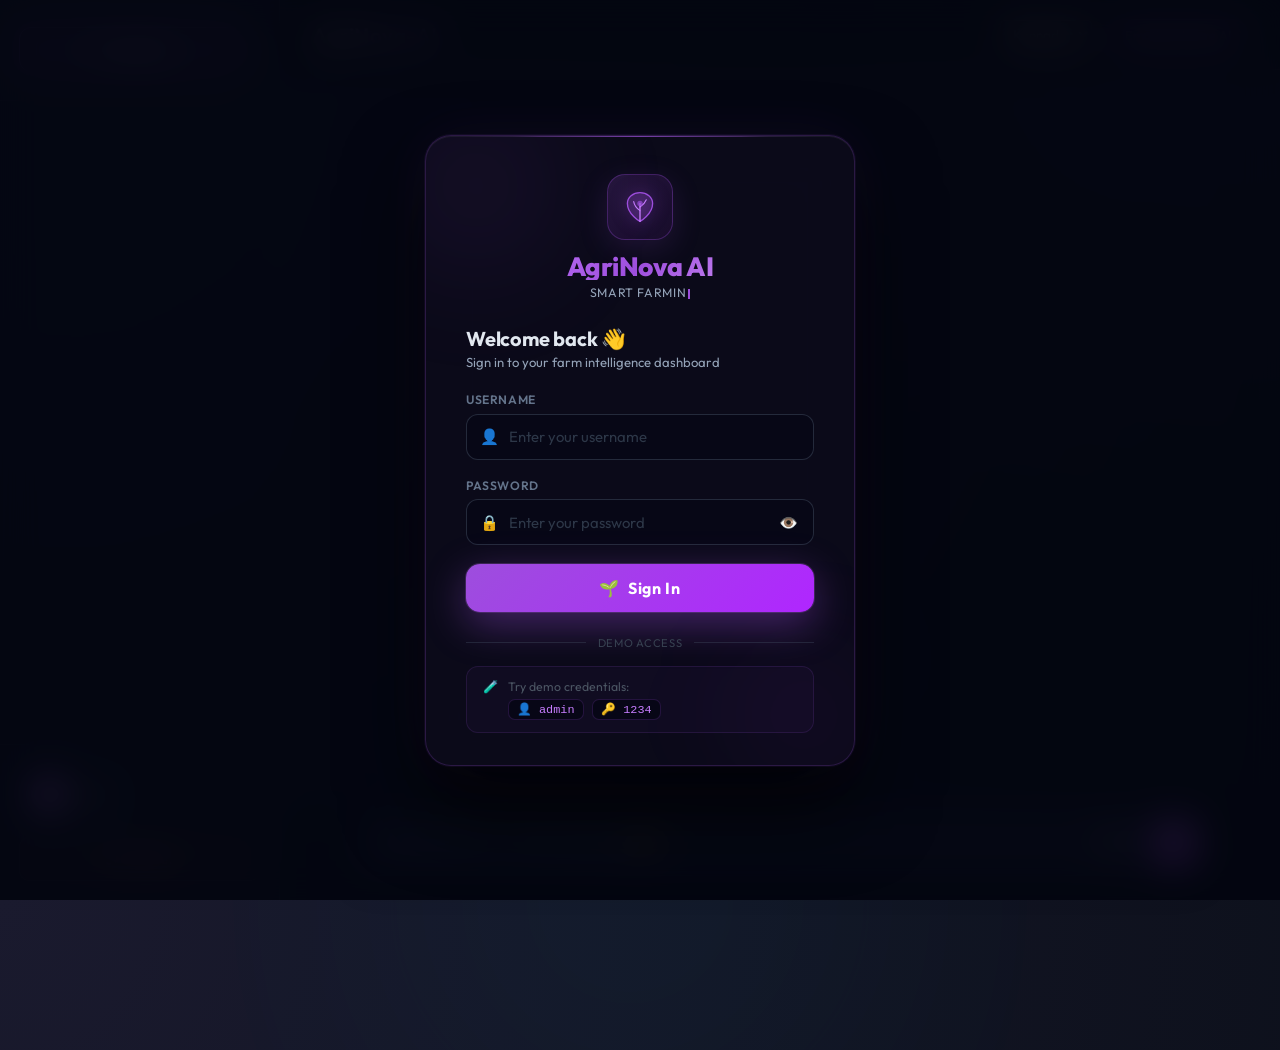
==== frontend/index.html @ 68863096 "title update" ====
<!DOCTYPE html>
<html lang="en">

<head>
    <meta charset="UTF-8">
    <meta name="viewport" content="width=device-width, initial-scale=1.0">
    <title>AgriNova-AI</title>
    <link href="https://cdnjs.cloudflare.com/ajax/libs/font-awesome/6.0.0/css/all.min.css" rel="stylesheet">
    <link href='style.css' rel='stylesheet'>
</head>

<body>
    <!-- Sidebar -->
    <div class="sidebar" id="sidebar">
        <div class="sidebar-header" style="display: flex; justify-content: space-between; align-items: center;">
            <button class="new-chat-btn" id="newChatBtn" style="flex: 1;">
                <i class="fas fa-plus"></i> New Chat
            </button>
            <button id="closeSidebarBtn" title="Close Sidebar"
                style="background:none; border:none; color:#9ca3af; font-size:1.2rem; cursor:pointer; margin-left:10px;">
                <i class="fas fa-chevron-left"></i>
            </button>
        </div>
        <div class="chat-history" id="chatHistory">
            <!-- Chat history items -->
        </div>
        <div class="sidebar-footer">
            <div class="user-profile" id="userProfile">
                <div class="user-avatar" id="userAvatar">U</div>
                <span id="usernameDisplay">User</span>
            </div>
            <button class="logout-btn" id="logoutBtn">
                <i class="fas fa-sign-out-alt"></i> Logout
            </button>
        </div>
    </div>

    <!-- Main Content -->
    <div class="main-content" id="mainContent">
        <div class="top-bar">
            <button id="openSidebarBtn" title="Open Sidebar"
                style="display:none; background:none; border:none; color:white; font-size:1.4rem; cursor:pointer; margin-right:1rem;">
                <i class="fas fa-bars"></i>
            </button>
            <h2>AgriNova-AI</h2>
            <select id="langSelect"
                style="margin-left:auto; margin-right: 1rem; background:#2b2c2f; color:white; border:1px solid #4d4d4f; border-radius:4px; padding:0.2rem 0.5rem; outline:none; cursor:pointer; font-size:0.85rem;">
                <option value="Kannada">Kannada</option>
                <option value="Hindi">Hindi</option>
                <option value="English">English</option>
            </select>
            <span class="emotion-badge" style="margin-left:0;">Emotion-Aware AI</span>
        </div>

        <div class="chat-container" id="chatArea">
            <!-- Messages will appear here -->
        </div>

        <div class="input-container">
            <div class="input-wrapper">
                <textarea id="userInput" placeholder="Kuch bhi pucho... main samjhunga 😊" rows="1"></textarea>
                <button class="voice-btn" id="voiceButton" title="Voice input">
                    <i class="fas fa-microphone"></i>
                </button>
                <button id="sendButton" title="Send message">
                    <i class="fas fa-paper-plane"></i>
                </button>
            </div>
        </div>
    </div>

    <!-- Login Modal -->
    <div id="loginModal" class="login-modal">
        <!-- Floating particles inside modal overlay -->
        <div class="lm-particles" id="lmParticles"></div>

        <div class="login-card">
            <!-- Glow orbs inside card -->
            <div class="lc-orb lc-orb1"></div>
            <div class="lc-orb lc-orb2"></div>

            <!-- Logo / Brand -->
            <div class="lc-logo-wrap">
                <div class="lc-logo-icon">
                    <svg viewBox="0 0 40 40" fill="none" xmlns="http://www.w3.org/2000/svg">
                        <path d="M20 36C20 36 6 28 6 16C6 9.37 12.27 4 20 4C27.73 4 34 9.37 34 16C34 28 20 36 20 36Z"
                            fill="rgba(157,78,221,0.2)" stroke="#9d4edd" stroke-width="1.5" />
                        <path d="M20 36V16" stroke="#c77dff" stroke-width="1.5" stroke-linecap="round" />
                        <path d="M20 24C20 24 14 20 13 14" stroke="#c77dff" stroke-width="1.2" stroke-linecap="round" />
                        <path d="M20 20C20 20 25 17 27 12" stroke="#c77dff" stroke-width="1.2" stroke-linecap="round" />
                        <circle cx="20" cy="16" r="3" fill="#9d4edd" opacity="0.7" />
                    </svg>
                </div>
                <div class="lc-brand">AgriNova AI</div>
                <div class="lc-tagline" id="lcTagline"><span class="lc-cursor"></span></div>
            </div>

            <!-- Title -->
            <div class="lc-heading">
                <div class="lc-title">Welcome back 👋</div>
                <div class="lc-subtitle">Sign in to your farm intelligence dashboard</div>
            </div>

            <form id="loginForm" autocomplete="off">
                <div class="lc-field">
                    <label class="lc-label" for="username">Username</label>
                    <div class="lc-input-wrap">
                        <span class="lc-icon">👤</span>
                        <input type="text" id="username" class="lc-input" placeholder="Enter your username"
                            autocomplete="off" required>
                    </div>
                </div>
                <div class="lc-field">
                    <label class="lc-label" for="password">Password</label>
                    <div class="lc-input-wrap">
                        <span class="lc-icon">🔒</span>
                        <input type="password" id="password" class="lc-input" placeholder="Enter your password"
                            autocomplete="off" required>
                        <button type="button" class="lc-eye-btn" id="lcEyeBtn" title="Show/Hide password">👁️</button>
                    </div>
                </div>
                <div class="error-message" id="loginError"></div>
                <button type="submit" class="lc-btn" id="lcSubmitBtn">
                    <span class="lc-btn-text"><span>🌱</span><span>Sign In</span></span>
                    <div class="lc-btn-spinner"></div>
                </button>
            </form>

            <!-- Divider -->
            <div class="lc-divider">
                <div class="lc-divider-line"></div>
                <span class="lc-divider-text">Demo Access</span>
                <div class="lc-divider-line"></div>
            </div>

            <!-- Demo chips -->
            <div class="lc-demo-box">
                <span>🧪</span>
                <div>
                    <div style="margin-bottom:0.3rem;">Try demo credentials:</div>
                    <div class="lc-chips">
                        <span class="lc-chip" id="lcChipUser" title="Click to fill">👤 admin</span>
                        <span class="lc-chip" id="lcChipPass" title="Click to fill">🔑 1234</span>
                    </div>
                </div>
            </div>
        </div>
    </div>

    <script>
        // ─── DOM Elements ───────────────────────────────────────────────
        const loginModal = document.getElementById('loginModal');
        const loginForm = document.getElementById('loginForm');
        const loginError = document.getElementById('loginError');
        const chatArea = document.getElementById('chatArea');
        const userInput = document.getElementById('userInput');
        const sendButton = document.getElementById('sendButton');
        const openSidebarBtn = document.getElementById('openSidebarBtn');
        const closeSidebarBtn = document.getElementById('closeSidebarBtn');
        const sidebar = document.getElementById('sidebar');
        const newChatBtn = document.getElementById('newChatBtn');
        const userAvatar = document.getElementById('userAvatar');
        const usernameDisplay = document.getElementById('usernameDisplay');
        const chatHistory = document.getElementById('chatHistory');
        const voiceButton = document.getElementById('voiceButton');
        const logoutBtn = document.getElementById('logoutBtn');

        let isWaiting = false;
        let recognition = null;
        let chatSessions = JSON.parse(localStorage.getItem('alphaChatSessions') || '[]');
        let currentSessionId = null;
        let currentSessionActive = false;

        // ─── Auth Functions ──────────────────────────────────────────────
        function showLogin() {
            loginModal.classList.remove('hidden');
        }

        function hideLogin() {
            loginModal.classList.add('hidden');
            loginError.textContent = '';
        }

        function setUser(username) {
            usernameDisplay.textContent = username;
            userAvatar.textContent = username.charAt(0).toUpperCase();
        }

        async function checkAuthStatus() {
            try {
                const response = await fetch('/check_auth', {
                    method: 'GET',
                    credentials: 'include'
                });
                const data = await response.json();
                if (data.authenticated) {
                    hideLogin();
                    setUser(data.username);
                    addMessage('bot', `Heyyy ${data.username}! 👋 Main AgriNova-AI hun — tumhara emotion-aware dost. Kya chal raha hai aaj? Batao kuch bhi! 😊`);
                } else {
                    showLogin();
                }
            } catch (error) {
                console.error('Auth check failed:', error);
                showLogin();
            }
        }

        async function handleLogin(e) {
            e.preventDefault();
            const username = document.getElementById('username').value.trim();
            const password = document.getElementById('password').value.trim();
            loginError.textContent = '';

            try {
                const response = await fetch('/login', {
                    method: 'POST',
                    headers: { 'Content-Type': 'application/json' },
                    credentials: 'include',
                    body: JSON.stringify({ username, password })
                });

                const data = await response.json();

                if (response.ok && data.status === 'success') {
                    hideLogin();
                    setUser(data.username);
                    chatArea.innerHTML = '';
                    addMessage('bot', `Heyyy ${data.username} Swagat hai AgriNova-AI mein! Main tumhara emotion-aware AI dost hun. Batao — aaj kaisa feel ho raha hai? 😊`);
                } else {
                    loginError.textContent = data.error || 'Login failed. Please try again.';
                }
            } catch (error) {
                loginError.textContent = 'Connection error. Is the server running?';
            }
        }

        async function handleLogout() {
            try {
                await fetch('/logout', { method: 'POST', credentials: 'include' });
            } catch (e) { }
            chatArea.innerHTML = '';
            usernameDisplay.textContent = 'User';
            userAvatar.textContent = 'U';
            showLogin();
        }

        // ─── Message Functions ───────────────────────────────────────────
        const EMOTION_ICONS = {
            sad: { icon: '😢', label: 'Sad detected', color: '#6b7de8' },
            angry: { icon: '😤', label: 'Frustration detected', color: '#e86b6b' },
            confused: { icon: '😕', label: 'Confusion detected', color: '#e8b76b' },
            happy: { icon: '😊', label: 'Happy vibes!', color: '#6be8a0' },
            stressed: { icon: '😰', label: 'Stress detected', color: '#c86be8' },
            neutral: { icon: '💬', label: 'Neutral', color: '#888' }
        };

        // ─── Text-to-Speech (TTS) ────────────────────────────────────────
        let currentUtterance = null; // Store globally to prevent garbage collection bug
        function playTTS(text, emotion = 'neutral', activeBtn = null) {
            if (!('speechSynthesis' in window)) return;

            // Clean text comprehensively for extremely smooth TTS playback:
            let cleanText = text.replace(/<break[^>]*>/g, ' , '); // Native mapping: <break> to a comma pause (~200ms breath)
            cleanText = cleanText.replace(/<[^>]*>/g, ' '); // remove all HTML/SSML tags completely (e.g. <speak>)
            cleanText = cleanText.replace(/\n+/g, ' '); // remove newlines (these cause huge pauses)
            cleanText = cleanText.replace(/[-*_*|;]/g, ' '); // remove dashes, semicolons, markdown to prevent random stutters
            cleanText = cleanText.replace(/\.{2,}/g, ' '); // remove dot-dot-dots
            cleanText = cleanText.replace(/([\u2700-\u27BF]|[\uE000-\uF8FF]|\uD83C[\uDC00-\uDFFF]|\uD83D[\uDC00-\uDFFF]|[\u2011-\u26FF]|\uD83E[\uDD10-\uDDFF])/g, ''); // strip emojis

            window.speechSynthesis.cancel(); // Stop ongoing speech

            setTimeout(() => {
                const langSelect = document.getElementById('langSelect');
                const selectedLang = langSelect ? langSelect.value : 'Kannada';
                let langCode = 'kn-IN';
                if (selectedLang === 'Hindi') langCode = 'hi-IN';
                if (selectedLang === 'English') langCode = 'en-IN';

                currentUtterance = new SpeechSynthesisUtterance(cleanText);
                currentUtterance.lang = langCode;

                // Adjust Speed (Rate) and Emotion (Pitch)
                // Browser Kannada TTS stutters heavily if slowed down too much, so we keep it closer to 1.0
                currentUtterance.rate = (langCode === 'kn-IN') ? 0.95 : 0.82;

                if (emotion === 'happy') {
                    currentUtterance.pitch = 1.25;
                } else if (emotion === 'sad') {
                    currentUtterance.pitch = 0.75;
                    currentUtterance.rate = (langCode === 'kn-IN') ? 0.90 : 0.75; // Slower when sad
                } else if (emotion === 'angry') {
                    currentUtterance.pitch = 1.1;
                    currentUtterance.rate = (langCode === 'kn-IN') ? 1.0 : 0.90; // Slightly faster when angry
                } else if (emotion === 'stressed' || emotion === 'confused') {
                    currentUtterance.pitch = 0.9;
                } else {
                    currentUtterance.pitch = 1.0;
                }

                // Try to explicitly grab native voice if available
                const voices = window.speechSynthesis.getVoices();
                const desiVoice = voices.find(v => v.lang === langCode || v.lang.includes(langCode.split('-')[0]));
                if (desiVoice) {
                    currentUtterance.voice = desiVoice;
                }

                currentUtterance.onend = () => {
                    if (activeBtn) {
                        activeBtn.innerHTML = '<i class="fas fa-volume-up"></i>';
                        activeBtn.style.color = '#9ca3af';
                    }
                };
                currentUtterance.onerror = () => {
                    if (activeBtn) {
                        activeBtn.innerHTML = '<i class="fas fa-volume-up"></i>';
                        activeBtn.style.color = '#9ca3af';
                    }
                };

                window.speechSynthesis.speak(currentUtterance);
            }, 50); // Small delay prevents 'cancel()' bug in Chrome
        }

        function addMessage(role, text, emotion = null, isHistorical = false) {
            const msgDiv = document.createElement('div');
            msgDiv.className = `message ${role === 'user' ? 'user-message' : 'bot-message'}`;

            const avatarDiv = document.createElement('div');
            avatarDiv.className = 'message-avatar';
            avatarDiv.textContent = role === 'user'
                ? (usernameDisplay.textContent.charAt(0).toUpperCase() || 'U')
                : '🤖';

            const textDiv = document.createElement('div');
            textDiv.className = 'message-text';
            // Hide raw HTML/SSML tags from the visual UI smoothly without extra dots
            textDiv.innerHTML = text.replace(/<[^>]*>/g, ' ').replace(/\n/g, '<br/>');

            // ── User message: Copy + Inline Edit buttons ─────────────────
            if (role === 'user') {
                const actionsRow = document.createElement('div');
                actionsRow.className = 'user-msg-actions';

                // 📋 Copy button (fa-copy)
                const copyBtn = document.createElement('button');
                copyBtn.className = 'user-msg-action-btn copy-btn';
                copyBtn.title = 'Copy';
                copyBtn.innerHTML = '<i class="fas fa-copy"></i>';
                copyBtn.addEventListener('click', (e) => {
                    e.stopPropagation();
                    navigator.clipboard.writeText(text).then(() => {
                        copyBtn.classList.add('copied');
                        copyBtn.innerHTML = '<i class="fas fa-check"></i>';
                        setTimeout(() => {
                            copyBtn.classList.remove('copied');
                            copyBtn.innerHTML = '<i class="fas fa-copy"></i>';
                        }, 1800);
                    });
                });

                // ✏️ Edit button (fa-pen)
                const editBtn = document.createElement('button');
                editBtn.className = 'user-msg-action-btn edit-btn';
                editBtn.title = 'Edit';
                editBtn.innerHTML = '<i class="fas fa-pen"></i>';
                editBtn.addEventListener('click', (e) => {
                    e.stopPropagation();
                    // Already editing? Skip
                    if (msgDiv.classList.contains('editing')) return;

                    msgDiv.classList.add('editing');
                    actionsRow.style.display = 'none'; // hover actions chhupa do

                    // Make text editable inline
                    textDiv.contentEditable = 'true';
                    textDiv.className = 'message-text user-msg-editable';
                    textDiv.textContent = text; // plain text (no HTML)
                    textDiv.focus();

                    // Move cursor to end
                    const range = document.createRange();
                    const sel = window.getSelection();
                    range.selectNodeContents(textDiv);
                    range.collapse(false);
                    sel.removeAllRanges();
                    sel.addRange(range);

                    // Edit action row: ✓ Send + ✗ Cancel
                    const editActionRow = document.createElement('div');
                    editActionRow.className = 'user-msg-edit-actions';

                    const confirmBtn = document.createElement('button');
                    confirmBtn.className = 'edit-confirm-btn';
                    confirmBtn.innerHTML = '<i class="fas fa-paper-plane"></i> Send';

                    const cancelBtn = document.createElement('button');
                    cancelBtn.className = 'edit-cancel-btn';
                    cancelBtn.innerHTML = 'Cancel';

                    editActionRow.appendChild(cancelBtn);
                    editActionRow.appendChild(confirmBtn);
                    textDiv.insertAdjacentElement('afterend', editActionRow);

                    // ── Submit edited message ─────────────────────────────
                    const submitEdit = () => {
                        const newText = textDiv.textContent.trim();
                        if (!newText || isWaiting) return;

                        // Remove this user bubble + any immediately following bot bubble
                        const nextSibling = msgDiv.nextElementSibling;
                        if (nextSibling && nextSibling.classList.contains('bot-message')) {
                            nextSibling.remove();
                        }
                        msgDiv.remove();

                        // Send as new message
                        userInput.value = newText;
                        sendMessage();
                    };

                    // ── Cancel editing ────────────────────────────────────
                    const cancelEdit = () => {
                        textDiv.contentEditable = 'false';
                        textDiv.className = 'message-text';
                        textDiv.innerHTML = text.replace(/<[^>]*>/g, ' ').replace(/\n/g, '<br/>');
                        editActionRow.remove();
                        msgDiv.classList.remove('editing');
                        actionsRow.style.display = '';
                    };

                    confirmBtn.addEventListener('click', submitEdit);
                    cancelBtn.addEventListener('click', cancelEdit);

                    // Enter = submit, Escape = cancel
                    textDiv.addEventListener('keydown', (ev) => {
                        if (ev.key === 'Enter' && !ev.shiftKey) {
                            ev.preventDefault();
                            submitEdit();
                        }
                        if (ev.key === 'Escape') {
                            cancelEdit();
                        }
                    });
                });

                actionsRow.appendChild(copyBtn);
                actionsRow.appendChild(editBtn);
                textDiv.appendChild(actionsRow);
            }

            if (role === 'bot') {
                const actionsDiv = document.createElement('div');
                actionsDiv.style.marginTop = '0.5rem';
                actionsDiv.style.display = 'flex';
                actionsDiv.style.gap = '0.75rem';
                actionsDiv.style.alignItems = 'center';

                const replayBtn = document.createElement('button');
                replayBtn.className = 'msg-play-btn';
                replayBtn.innerHTML = '<i class="fas fa-volume-up"></i>';
                replayBtn.title = "Play / Stop message";
                replayBtn.style.background = 'none';
                replayBtn.style.border = 'none';
                replayBtn.style.color = '#9ca3af';
                replayBtn.style.cursor = 'pointer';
                replayBtn.style.padding = '0.1rem';
                replayBtn.style.fontSize = '0.9rem';
                replayBtn.addEventListener('mouseenter', () => { if (!replayBtn.innerHTML.includes('fa-volume-mute')) replayBtn.style.color = 'var(--primary)'; });
                replayBtn.addEventListener('mouseleave', () => { if (!replayBtn.innerHTML.includes('fa-volume-mute')) replayBtn.style.color = '#9ca3af'; });

                replayBtn.addEventListener('click', () => {
                    const isPlayingThis = replayBtn.innerHTML.includes('fa-volume-mute');

                    // Reset all other buttons
                    document.querySelectorAll('.msg-play-btn').forEach(btn => {
                        btn.innerHTML = '<i class="fas fa-volume-up"></i>';
                        btn.style.color = '#9ca3af';
                    });

                    if (isPlayingThis) {
                        window.speechSynthesis.cancel();
                    } else {
                        replayBtn.innerHTML = '<i class="fas fa-volume-mute"></i>';
                        replayBtn.style.color = '#ef4444'; // Red for playing/stop mode
                        playTTS(text, emotion, replayBtn);
                    }
                });

                actionsDiv.appendChild(replayBtn);

                if (emotion && emotion !== 'neutral') {
                    const e = EMOTION_ICONS[emotion] || EMOTION_ICONS.neutral;
                    const tag = document.createElement('div');
                    tag.className = 'emotion-tag';
                    tag.style.color = e.color;
                    tag.style.marginTop = '0';
                    tag.textContent = `${e.icon} ${e.label}`;
                    actionsDiv.appendChild(tag);
                }

                textDiv.appendChild(actionsDiv);
            }

            msgDiv.appendChild(avatarDiv);
            msgDiv.appendChild(textDiv);
            chatArea.appendChild(msgDiv);
            chatArea.scrollTop = chatArea.scrollHeight;

            // Save to history — sirf tab jab USER message bheje (bot welcome pe nahi)
            if (!isHistorical && role === 'user') {
                if (!currentSessionId) {
                    currentSessionId = generateId();
                    currentSessionActive = true;
                    chatSessions.push({ id: currentSessionId, title: text, messages: [] });
                }
                const session = chatSessions.find(s => s.id === currentSessionId);
                if (session) {
                    session.messages.push({ role, text, emotion, time: Date.now() });
                    saveChatSessions();
                }
            } else if (!isHistorical && role === 'bot' && currentSessionId) {
                // Bot reply — sirf tab save karo jab session already exist kare
                const session = chatSessions.find(s => s.id === currentSessionId);
                if (session) {
                    session.messages.push({ role, text, emotion, time: Date.now() });
                    saveChatSessions();
                }
            }
        }

        function showTyping() {
            const div = document.createElement('div');
            div.className = 'message bot-message';
            div.id = 'typingIndicator';

            const avatar = document.createElement('div');
            avatar.className = 'message-avatar';
            avatar.textContent = '🤖';

            const indicator = document.createElement('div');
            indicator.className = 'typing-indicator';
            indicator.innerHTML = '<span></span><span></span><span></span>';

            div.appendChild(avatar);
            div.appendChild(indicator);
            chatArea.appendChild(div);
            chatArea.scrollTop = chatArea.scrollHeight;
        }

        function removeTyping() {
            const el = document.getElementById('typingIndicator');
            if (el) el.remove();
        }

        // ─── Send Message ────────────────────────────────────────────────
        async function sendMessage() {
            const message = userInput.value.trim();
            const langSelect = document.getElementById('langSelect');
            const language = langSelect ? langSelect.value : 'Kannada';
            if (!message || isWaiting) return;

            isWaiting = true;
            sendButton.disabled = true;
            addMessage('user', message);
            userInput.value = '';
            userInput.style.height = 'auto';
            showTyping();

            try {
                const response = await fetch('/api/chat', {
                    method: 'POST',
                    headers: { 'Content-Type': 'application/json' },
                    credentials: 'include',
                    body: JSON.stringify({ message, language })
                });

                removeTyping();

                if (response.status === 401) {
                    showLogin();
                    return;
                }

                const data = await response.json();
                addMessage('bot', data.reply, data.emotion);

            } catch (error) {
                removeTyping();
                addMessage('bot', 'Oops! Server se connect nahi ho pa raha. Check karo ki backend chal raha hai. 🙏');
            } finally {
                isWaiting = false;
                sendButton.disabled = false;
                userInput.focus();
            }
        }

        // ─── Chat History (Sidebar) ──────────────────────────────────────
        function generateId() {
            return Math.random().toString(36).substring(2, 9);
        }

        function saveChatSessions() {
            localStorage.setItem('alphaChatSessions', JSON.stringify(chatSessions.slice(-20))); // Keep last 20
            renderSidebar();
        }

        function renderSidebar() {
            chatHistory.innerHTML = '';
            chatSessions.slice().reverse().forEach(session => {
                const item = document.createElement('div');
                item.className = 'chat-item';
                if (currentSessionId === session.id) {
                    item.style.borderLeft = '3px solid var(--primary)';
                    item.style.background = 'rgba(157, 78, 221, 0.08)';
                }

                // Title span
                const titleSpan = document.createElement('span');
                titleSpan.className = 'chat-item-title';
                titleSpan.textContent = session.title.substring(0, 28) + (session.title.length > 28 ? '…' : '');
                titleSpan.title = session.title;

                // Click on title to load session
                titleSpan.addEventListener('click', () => loadSession(session.id));

                // Action buttons container
                const actions = document.createElement('div');
                actions.className = 'chat-item-actions';

                // ✏️ Rename button
                const renameBtn = document.createElement('button');
                renameBtn.className = 'chat-action-btn rename-btn';
                renameBtn.title = 'Rename';
                renameBtn.innerHTML = '✏️';
                renameBtn.addEventListener('click', (e) => {
                    e.stopPropagation();
                    // Replace title with inline input
                    const input = document.createElement('input');
                    input.className = 'chat-rename-input';
                    input.value = session.title;
                    input.maxLength = 60;
                    item.replaceChild(input, titleSpan);
                    actions.style.display = 'none';
                    input.focus();
                    input.select();

                    const saveRename = () => {
                        const newTitle = input.value.trim();
                        if (newTitle) session.title = newTitle;
                        saveChatSessions();
                    };
                    input.addEventListener('blur', saveRename);
                    input.addEventListener('keydown', (ev) => {
                        if (ev.key === 'Enter') { ev.preventDefault(); input.blur(); }
                        if (ev.key === 'Escape') { renderSidebar(); }
                    });
                });

                // 🗑️ Delete button
                const deleteBtn = document.createElement('button');
                deleteBtn.className = 'chat-action-btn delete-btn';
                deleteBtn.title = 'Delete';
                deleteBtn.innerHTML = '🗑️';
                deleteBtn.addEventListener('click', (e) => {
                    e.stopPropagation();
                    if (confirm(`"${session.title}" history delete karein?`)) {
                        chatSessions = chatSessions.filter(s => s.id !== session.id);
                        if (currentSessionId === session.id) {
                            currentSessionId = null;
                            currentSessionActive = false;
                            chatArea.innerHTML = '';
                            addMessage('bot', 'Naya chat shuru! Batao — kya soch rahe ho? 😊');
                        }
                        saveChatSessions();
                    }
                });

                actions.appendChild(renameBtn);
                actions.appendChild(deleteBtn);
                item.appendChild(titleSpan);
                item.appendChild(actions);
                chatHistory.appendChild(item);
            });
        }

        function loadSession(id) {
            const session = chatSessions.find(s => s.id === id);
            if (!session) return;

            // clear backend session if we switch to an old one
            fetch('/api/clear_chat', { method: 'POST', credentials: 'include' }).catch(e => e);

            currentSessionId = id;
            currentSessionActive = true;
            chatArea.innerHTML = '';

            // Replay
            session.messages.forEach(msg => {
                addMessage(msg.role, msg.text, msg.emotion, true);
            });
            renderSidebar();

            if (window.innerWidth <= 768) {
                sidebar.classList.add('closed');
                openSidebarBtn.style.display = 'block';
            }
        }

        // ─── Voice Input ─────────────────────────────────────────────────
        function setupVoice() {
            const SpeechRecognition = window.SpeechRecognition || window.webkitSpeechRecognition;
            if (!SpeechRecognition) {
                voiceButton.style.display = 'none';
                return;
            }

            recognition = new SpeechRecognition();
            recognition.continuous = false;
            recognition.interimResults = false;

            recognition.onresult = (event) => {
                const transcript = event.results[0][0].transcript;
                userInput.value = transcript;
                // Textarea height auto-adjust
                userInput.style.height = 'auto';
                userInput.style.height = Math.min(userInput.scrollHeight, 200) + 'px';
                voiceButton.classList.remove('active');
                userInput.focus(); // Cursor text box mein aa jayega — user Enter ya Send dabaye
            };

            recognition.onerror = () => voiceButton.classList.remove('active');
            recognition.onend = () => voiceButton.classList.remove('active');

            voiceButton.addEventListener('click', () => {
                if (voiceButton.classList.contains('active')) {
                    recognition.stop();
                    voiceButton.classList.remove('active');
                } else {
                    // Dynamically set Google STT language based on Dropdown
                    const langSelect = document.getElementById('langSelect');
                    const selectedLang = langSelect ? langSelect.value : 'Kannada';
                    let sttLang = 'kn-IN';
                    if (selectedLang === 'Hindi') sttLang = 'hi-IN';
                    else if (selectedLang === 'English') sttLang = 'en-IN';

                    recognition.lang = sttLang;
                    recognition.start();
                    voiceButton.classList.add('active');
                }
            });
        }

        // ─── Event Listeners ─────────────────────────────────────────────
        loginForm.addEventListener('submit', handleLogin);
        sendButton.addEventListener('click', sendMessage);
        logoutBtn.addEventListener('click', handleLogout);

        userInput.addEventListener('input', function () {
            this.style.height = 'auto';
            this.style.height = Math.min(this.scrollHeight, 200) + 'px';
        });

        userInput.addEventListener('keydown', function (e) {
            if (e.key === 'Enter' && !e.shiftKey) {
                e.preventDefault();
                sendMessage();
            }
        });

        openSidebarBtn.addEventListener('click', () => {
            sidebar.classList.remove('closed');
            openSidebarBtn.style.display = 'none';
            document.querySelector('.main-content').classList.remove('expanded');
        });

        closeSidebarBtn.addEventListener('click', () => {
            sidebar.classList.add('closed');
            openSidebarBtn.style.display = 'block';
            document.querySelector('.main-content').classList.add('expanded');
        });

        document.addEventListener('click', (e) => {
            if (window.innerWidth <= 768 &&
                !sidebar.contains(e.target) &&
                !openSidebarBtn.contains(e.target)) {
                sidebar.classList.add('closed');
                openSidebarBtn.style.display = 'block';
            }
        });

        newChatBtn.addEventListener('click', async () => {
            if (confirm('New chat shuru karein? Current chat clear ho jayega.')) {
                try {
                    await fetch('/api/clear_chat', { method: 'POST', credentials: 'include' });
                } catch (e) { }
                chatArea.innerHTML = '';
                addMessage('bot', 'Naya chat shuru! Batao — kya soch rahe ho? 😊');
                currentSessionActive = false;
                currentSessionId = null;
                renderSidebar();

                if (window.innerWidth <= 768) {
                    sidebar.classList.add('closed');
                    openSidebarBtn.style.display = 'block';
                }
            }
        });

        // ─── Init ────────────────────────────────────────────────────────
        setupVoice();
        renderSidebar();
        checkAuthStatus();

        // ── Login Modal: Typewriter ──────────────────────────────────────
        (function () {
            const taglines = [
                "Smart Farming, Powered by AI",
                "Your 24/7 Agricultural Expert",
                "Talk to Your Farm's AI Brain",
                "Grow More, Know More 🌾",
            ];
            let tIdx = 0, cIdx = 0, deleting = false;
            const el = document.getElementById('lcTagline');
            if (!el) return;

            function typewrite() {
                const text = taglines[tIdx];
                if (!deleting) {
                    cIdx++;
                    el.innerHTML = text.slice(0, cIdx) + '<span class="lc-cursor"></span>';
                    if (cIdx >= text.length) { deleting = true; setTimeout(typewrite, 2000); return; }
                } else {
                    cIdx--;
                    el.innerHTML = text.slice(0, cIdx) + '<span class="lc-cursor"></span>';
                    if (cIdx === 0) { deleting = false; tIdx = (tIdx + 1) % taglines.length; }
                }
                setTimeout(typewrite, deleting ? 40 : 75);
            }
            setTimeout(typewrite, 900);
        })();

        // ── Login Modal: Floating Particles ─────────────────────────────
        (function () {
            const container = document.getElementById('lmParticles');
            if (!container) return;
            const svgs = [
                `<svg viewBox="0 0 20 20" fill="none"><path d="M10 18S3 14 3 8C3 5 6 2 10 2S17 5 17 8C17 14 10 18 10 18Z" fill="rgba(157,78,221,0.85)"/><path d="M10 18V8" stroke="rgba(220,170,255,0.7)" stroke-width="0.8"/></svg>`,
                `<svg viewBox="0 0 10 10" fill="none"><circle cx="5" cy="5" r="4" fill="rgba(180,60,255,0.80)"/></svg>`,
                `<svg viewBox="0 0 14 18" fill="none"><path d="M7 1C7 1 1 8 1 12A6 6 0 0 0 13 12C13 8 7 1 7 1Z" fill="rgba(199,125,255,0.75)"/></svg>`,
                `<svg viewBox="0 0 12 12" fill="none"><rect x="2" y="2" width="8" height="8" rx="2" fill="rgba(157,78,221,0.80)"/></svg>`,
                `<svg viewBox="0 0 10 10" fill="none"><polygon points="5,1 9,9 1,9" fill="rgba(224,170,255,0.75)"/></svg>`,
            ];
            for (let i = 0; i < 22; i++) {
                const p = document.createElement('div');
                p.className = 'lm-particle';
                const size = 10 + Math.random() * 22;
                p.style.cssText = `left:${Math.random() * 100}%;width:${size}px;height:${size}px;animation-duration:${13 + Math.random() * 18}s;animation-delay:${Math.random() * -30}s;filter:drop-shadow(0 0 ${4 + Math.random() * 6}px rgba(157,78,221,0.9));`;
                p.innerHTML = svgs[Math.floor(Math.random() * svgs.length)];
                container.appendChild(p);
            }
        })();

        // ── Password Eye Toggle ──────────────────────────────────────────
        (function () {
            const eye = document.getElementById('lcEyeBtn');
            const pw = document.getElementById('password');
            if (!eye || !pw) return;
            eye.addEventListener('click', () => {
                const show = pw.type === 'password';
                pw.type = show ? 'text' : 'password';
                eye.textContent = show ? '🙈' : '👁️';
            });
        })();

        // ── Demo Credential Chips ────────────────────────────────────────
        (function () {
            const chipUser = document.getElementById('lcChipUser');
            const chipPass = document.getElementById('lcChipPass');
            if (chipUser) chipUser.addEventListener('click', () => {
                document.getElementById('username').value = 'admin';
                document.getElementById('username').focus();
            });
            if (chipPass) chipPass.addEventListener('click', () => {
                document.getElementById('password').value = '1234';
                document.getElementById('password').focus();
            });
        })();

        // ── Submit Button Loading State ──────────────────────────────────
        (function () {
            const form = document.getElementById('loginForm');
            const btn = document.getElementById('lcSubmitBtn');
            if (!form || !btn) return;
            // Re-wrap the existing submit handler to add loading state
            form.addEventListener('submit', () => {
                btn.classList.add('loading');
                btn.disabled = true;
                setTimeout(() => {
                    btn.classList.remove('loading');
                    btn.disabled = false;
                }, 4000);
            }, { capture: true });  // capture: true runs before existing handler — loading visible immediately
        })();
    </script>
</body>

</html>
---- frontend/style.css ----
@import url('https://fonts.googleapis.com/css2?family=Outfit:wght@300;400;500;600;700&display=swap');

:root {
    --primary: #9d4edd;
    /* Rich purple */
    --primary-hover: #c77dff;
    --primary-glow: rgba(157, 78, 221, 0.5);

    --bg-color: #0b0f19;
    /* Deep dark navy */
    --bg-gradient: radial-gradient(circle at top left, #1a1a2e 0%, #0b0f19 100%);

    --glass-bg: rgba(22, 25, 43, 0.45);
    --glass-border: rgba(255, 255, 255, 0.08);
    --glass-shadow: 0 8px 32px 0 rgba(0, 0, 0, 0.37);

    --text-color: #f1f5f9;
    --text-muted: #94a3b8;

    --sidebar-width: 280px;

    /* New Chat Bubbles */
    --bot-msg-bg: rgba(30, 33, 58, 0.6);
    --user-msg-bg: rgba(157, 78, 221, 0.15);
}

* {
    margin: 0;
    padding: 0;
    box-sizing: border-box;
    font-family: 'Outfit', sans-serif;
}

body {
    background: var(--bg-color);
    background-image: var(--bg-gradient);
    color: var(--text-color);
    height: 100vh;
    display: flex;
    overflow: hidden;
}

/* Custom Scrollbar */
::-webkit-scrollbar {
    width: 6px;
    height: 6px;
}

::-webkit-scrollbar-track {
    background: transparent;
}

::-webkit-scrollbar-thumb {
    background: rgba(255, 255, 255, 0.1);
    border-radius: 10px;
}

::-webkit-scrollbar-thumb:hover {
    background: rgba(255, 255, 255, 0.2);
}

/* Sidebar */
.sidebar {
    width: var(--sidebar-width);
    background: var(--glass-bg);
    backdrop-filter: blur(12px);
    -webkit-backdrop-filter: blur(12px);
    border-right: 1px solid var(--glass-border);
    height: 100vh;
    display: flex;
    flex-direction: column;
    transition: transform 0.4s cubic-bezier(0.175, 0.885, 0.32, 1.275);
    position: fixed;
    left: 0;
    top: 0;
    z-index: 100;
}

.sidebar-header {
    padding: 1.2rem;
    border-bottom: 1px solid var(--glass-border);
}

.new-chat-btn {
    width: 100%;
    padding: 0.85rem;
    margin: 0.5rem 0;
    border: 1px solid var(--primary);
    border-radius: 12px;
    background: rgba(157, 78, 221, 0.1);
    color: #fff;
    cursor: pointer;
    display: flex;
    align-items: center;
    justify-content: center;
    gap: 0.6rem;
    transition: all 0.3s ease;
    font-weight: 500;
    box-shadow: 0 0 10px var(--primary-glow);
}

.new-chat-btn:hover {
    background: var(--primary);
    transform: translateY(-2px);
    box-shadow: 0 4px 15px var(--primary-glow);
}

.chat-history {
    flex: 1;
    overflow-y: auto;
    padding: 1rem 0.5rem;
}

.chat-item {
    padding: 0.75rem 0.8rem;
    border-radius: 10px;
    cursor: pointer;
    font-size: 0.88rem;
    color: var(--text-color);
    transition: all 0.2s ease;
    border: 1px solid transparent;
    margin-bottom: 0.4rem;
    display: flex;
    align-items: center;
    gap: 0.4rem;
    position: relative;
}

.chat-item-title {
    flex: 1;
    overflow: hidden;
    text-overflow: ellipsis;
    white-space: nowrap;
    font-size: 0.88rem;
}

.chat-item-actions {
    display: none;
    gap: 0.25rem;
    flex-shrink: 0;
}

.chat-item:hover .chat-item-actions {
    display: flex;
}

.chat-item:hover {
    background: rgba(255, 255, 255, 0.06);
    border-color: var(--glass-border);
    transform: translateX(4px);
}

.chat-action-btn {
    background: none;
    border: none;
    color: var(--text-muted);
    cursor: pointer;
    padding: 0.2rem 0.4rem;
    border-radius: 6px;
    font-size: 0.8rem;
    transition: all 0.2s;
    display: flex;
    align-items: center;
    justify-content: center;
    line-height: 1;
}

.chat-action-btn:hover {
    color: white;
}

.chat-action-btn.rename-btn:hover {
    background: rgba(157, 78, 221, 0.2);
    color: var(--primary-hover);
}

.chat-action-btn.delete-btn:hover {
    background: rgba(239, 68, 68, 0.15);
    color: #ef4444;
}

/* Inline rename input */
.chat-rename-input {
    flex: 1;
    background: rgba(0, 0, 0, 0.35);
    border: 1px solid var(--primary);
    border-radius: 6px;
    color: white;
    font-size: 0.85rem;
    padding: 0.2rem 0.4rem;
    outline: none;
    font-family: 'Outfit', sans-serif;
    width: 100%;
}


.sidebar-footer {
    padding: 1.2rem;
    border-top: 1px solid var(--glass-border);
    display: flex;
    flex-direction: column;
    gap: 0.8rem;
}

.user-profile {
    display: flex;
    align-items: center;
    padding: 0.75rem;
    border-radius: 10px;
    cursor: pointer;
    transition: all 0.2s;
}

.user-profile:hover {
    background: rgba(255, 255, 255, 0.05);
}

.user-avatar {
    width: 36px;
    height: 36px;
    border-radius: 50%;
    background: linear-gradient(135deg, var(--primary), var(--primary-hover));
    display: flex;
    align-items: center;
    justify-content: center;
    margin-right: 0.8rem;
    font-weight: 600;
    font-size: 1rem;
    box-shadow: 0 2px 10px rgba(0, 0, 0, 0.2);
}

.logout-btn {
    width: 100%;
    padding: 0.75rem;
    border: 1px solid var(--glass-border);
    border-radius: 10px;
    background: rgba(239, 68, 68, 0.05);
    color: #ef4444;
    cursor: pointer;
    display: flex;
    align-items: center;
    justify-content: center;
    gap: 0.6rem;
    font-size: 0.9rem;
    transition: all 0.2s;
    font-weight: 500;
}

.logout-btn:hover {
    background: rgba(239, 68, 68, 0.15);
    border-color: rgba(239, 68, 68, 0.3);
}

/* Main Content */
.main-content {
    flex: 1;
    display: flex;
    flex-direction: column;
    margin-left: var(--sidebar-width);
    width: calc(100% - var(--sidebar-width));
    height: 100vh;
    transition: margin 0.4s cubic-bezier(0.175, 0.885, 0.32, 1.275), width 0.4s cubic-bezier(0.175, 0.885, 0.32, 1.275);
    position: relative;
}

.main-content.expanded {
    margin-left: 0;
    width: 100%;
}

.sidebar.closed {
    transform: translateX(-100%);
}

/* Background glow effects */
.main-content::before {
    content: '';
    position: absolute;
    top: -150px;
    right: -150px;
    width: 400px;
    height: 400px;
    background: var(--primary);
    filter: blur(150px);
    opacity: 0.15;
    border-radius: 50%;
    z-index: 0;
    pointer-events: none;
}

.main-content::after {
    content: '';
    position: absolute;
    bottom: -150px;
    left: 20%;
    width: 300px;
    height: 300px;
    background: #00d2ff;
    filter: blur(150px);
    opacity: 0.1;
    border-radius: 50%;
    z-index: 0;
    pointer-events: none;
}

.top-bar {
    display: flex;
    align-items: center;
    padding: 1.2rem 2rem;
    background: rgba(11, 15, 25, 0.7);
    backdrop-filter: blur(10px);
    -webkit-backdrop-filter: blur(10px);
    border-bottom: 1px solid var(--glass-border);
    position: relative;
    z-index: 10;
}

.menu-toggle {
    background: none;
    border: none;
    color: white;
    font-size: 1.4rem;
    cursor: pointer;
    margin-right: 1rem;
    display: block;
    transition: color 0.2s;
}

.menu-toggle:hover {
    color: var(--primary);
}

.top-bar h2 {
    font-size: 1.3rem;
    font-weight: 600;
    letter-spacing: 0.5px;
    color: var(--text-color);
    background: -webkit-linear-gradient(45deg, #fff, var(--primary-hover));
    -webkit-background-clip: text;
    -webkit-text-fill-color: transparent;
}

select#langSelect {
    background: rgba(255, 255, 255, 0.05);
    color: white;
    border: 1px solid var(--glass-border);
    border-radius: 8px;
    padding: 0.4rem 0.8rem;
    outline: none;
    cursor: pointer;
    font-size: 0.9rem;
    font-family: 'Outfit';
    transition: all 0.3s;
}

select#langSelect:hover,
select#langSelect:focus {
    border-color: var(--primary);
    background: rgba(255, 255, 255, 0.1);
}

select#langSelect option {
    background: #1e213a;
    color: white;
}

.emotion-badge {
    margin-left: auto;
    font-size: 0.8rem;
    font-weight: 500;
    color: var(--primary-hover);
    background: rgba(157, 78, 221, 0.1);
    padding: 0.4rem 1rem;
    border-radius: 20px;
    border: 1px solid rgba(157, 78, 221, 0.2);
    box-shadow: 0 0 10px rgba(157, 78, 221, 0.1);
}

.emotion-tag {
    display: inline-flex;
    align-items: center;
    gap: 4px;
    font-size: 0.75rem;
    padding: 0.2rem 0.6rem;
    border-radius: 12px;
    margin-top: 0.5rem;
    background: rgba(0, 0, 0, 0.2);
    border: 1px solid var(--glass-border);
    font-weight: 500;
}

.chat-container {
    flex: 1;
    overflow-y: auto;
    padding: 2rem 1rem;
    z-index: 10;
    scroll-behavior: smooth;
    display: flex;
    flex-direction: column;
}

@media (min-width: 950px) {
    .chat-container {
        padding: 2rem calc((100% - 850px) / 2);
    }
}

.message {
    padding: 1.2rem 1.5rem;
    line-height: 1.6;
    max-width: 90%;
    margin: 0 0 1.5rem 0;
    width: fit-content;
    display: flex;
    gap: 1.2rem;
    align-items: flex-start;
    border-radius: 16px;
    animation: slideUp 0.4s ease forwards;
    opacity: 0;
    transform: translateY(15px);
    box-shadow: 0 4px 20px rgba(0, 0, 0, 0.1);
    border: 1px solid var(--glass-border);
}

@keyframes slideUp {
    to {
        opacity: 1;
        transform: translateY(0);
    }
}

.message-avatar {
    width: 38px;
    height: 38px;
    border-radius: 12px;
    /* Squircle */
    flex-shrink: 0;
    display: flex;
    align-items: center;
    justify-content: center;
    font-size: 1rem;
    font-weight: bold;
    box-shadow: 0 4px 10px rgba(0, 0, 0, 0.2);
}

.user-message .message-avatar {
    background: linear-gradient(135deg, var(--primary), var(--primary-hover));
}

.bot-message .message-avatar {
    display: none;
}

.message-text {
    word-break: break-word;
    white-space: pre-wrap;
    font-size: 1.05rem;
    color: var(--text-color);
}

.user-message {
    background: linear-gradient(135deg, rgba(157, 78, 221, 0.55) 0%, rgba(176, 38, 255, 0.40) 100%);
    backdrop-filter: blur(8px);
    -webkit-backdrop-filter: blur(8px);
    border: 1px solid rgba(157, 78, 221, 0.35);
    box-shadow: 0 4px 20px rgba(157, 78, 221, 0.25), inset 0 1px 0 rgba(255, 255, 255, 0.08);
    align-self: flex-end;
    flex-direction: row-reverse;
    padding: 0.28rem 0.75rem;
    /* Compact bubble */
    margin-bottom: 0.9rem;
    position: relative;
}

/* User message action buttons (copy + edit) */
.user-msg-actions {
    display: none;
    gap: 0.3rem;
    margin-top: 0.3rem;
    justify-content: flex-end;
}

.user-message:hover .user-msg-actions {
    display: flex;
}

.user-msg-action-btn {
    background: rgba(0, 0, 0, 0.25);
    border: none;
    color: rgba(255, 255, 255, 0.65);
    cursor: pointer;
    padding: 0.22rem 0.45rem;
    border-radius: 6px;
    font-size: 0.78rem;
    transition: all 0.18s ease;
    display: flex;
    align-items: center;
    gap: 0.25rem;
    line-height: 1;
}

.user-msg-action-btn:hover {
    background: rgba(255, 255, 255, 0.15);
    color: white;
    transform: translateY(-1px);
}

.user-msg-action-btn.copy-btn.copied {
    color: #4ade80;
    background: rgba(74, 222, 128, 0.15);
}

/* Inline editing state */
.user-message.editing {
    border-color: rgba(157, 78, 221, 0.7);
    box-shadow: 0 0 0 2px rgba(157, 78, 221, 0.3), 0 4px 20px rgba(157, 78, 221, 0.25);
}

.user-msg-editable {
    outline: none;
    min-width: 60px;
    white-space: pre-wrap;
    word-break: break-word;
}

/* Edit confirm/cancel row */
.user-msg-edit-actions {
    display: flex;
    gap: 0.4rem;
    margin-top: 0.35rem;
    justify-content: flex-end;
}

.edit-confirm-btn {
    background: var(--primary);
    border: none;
    color: white;
    font-size: 0.78rem;
    padding: 0.22rem 0.6rem;
    border-radius: 6px;
    cursor: pointer;
    transition: all 0.18s;
    font-family: 'Outfit', sans-serif;
    font-weight: 500;
}

.edit-confirm-btn:hover {
    background: var(--primary-hover);
    transform: translateY(-1px);
}

.edit-cancel-btn {
    background: rgba(255, 255, 255, 0.08);
    border: none;
    color: rgba(255, 255, 255, 0.6);
    font-size: 0.78rem;
    padding: 0.22rem 0.6rem;
    border-radius: 6px;
    cursor: pointer;
    transition: all 0.18s;
    font-family: 'Outfit', sans-serif;
}

.edit-cancel-btn:hover {
    background: rgba(255, 255, 255, 0.15);
    color: white;
}

.bot-message {
    background: transparent;
    backdrop-filter: none;
    -webkit-backdrop-filter: none;
    border: none;
    box-shadow: none;
    align-self: flex-start;
}


/* Typing animation */
.typing-indicator {
    display: flex;
    gap: 6px;
    align-items: center;
    padding: 0.5rem 0;
}

.typing-indicator span {
    width: 10px;
    height: 10px;
    background: var(--primary-hover);
    border-radius: 50%;
    animation: typingBounce 1.4s infinite ease-in-out both;
}

.typing-indicator span:nth-child(1) {
    animation-delay: -0.32s;
}

.typing-indicator span:nth-child(2) {
    animation-delay: -0.16s;
}

@keyframes typingBounce {

    0%,
    80%,
    100% {
        transform: scale(0);
        opacity: 0.5;
    }

    40% {
        transform: scale(1);
        opacity: 1;
    }
}

.input-container {
    padding: 1.5rem 2rem;
    background: linear-gradient(to top, rgba(11, 15, 25, 1) 50%, rgba(11, 15, 25, 0));
    z-index: 10;
}

.input-wrapper {
    max-width: 850px;
    margin: 0 auto;
    display: flex;
    gap: 0.8rem;
    width: 100%;
    position: relative;
    background: rgba(30, 33, 58, 0.8);
    border: 1px solid var(--glass-border);
    border-radius: 16px;
    padding: 0.5rem;
    box-shadow: 0 8px 32px rgba(0, 0, 0, 0.2);
    backdrop-filter: blur(16px);
    -webkit-backdrop-filter: blur(16px);
    transition: all 0.3s ease;
}

.input-wrapper:focus-within {
    border-color: var(--primary-glow);
    box-shadow: 0 8px 32px rgba(157, 78, 221, 0.15);
}

#userInput {
    flex: 1;
    padding: 0.8rem 1rem;
    background: transparent;
    border: none;
    color: #fff;
    font-size: 1.05rem;
    resize: none;
    height: 50px;
    max-height: 200px;
    overflow-y: auto;
    outline: none;
    line-height: 1.5;
}

#userInput::placeholder {
    color: var(--text-muted);
}

.voice-btn {
    background: rgba(255, 255, 255, 0.05);
    border: 1px solid transparent;
    color: var(--text-muted);
    cursor: pointer;
    padding: 0;
    width: 44px;
    height: 44px;
    border-radius: 12px;
    display: flex;
    align-items: center;
    justify-content: center;
    transition: all 0.2s;
    font-size: 1.1rem;
    margin-right: 0.2rem;
    margin-top: 3px;
}

.voice-btn:hover {
    background: rgba(255, 255, 255, 0.1);
    color: var(--text-color);
}

.voice-btn.active {
    background: rgba(239, 68, 68, 0.15);
    color: #ef4444;
    border-color: rgba(239, 68, 68, 0.3);
    animation: pulse 1.5s infinite;
}

@keyframes pulse {
    0% {
        box-shadow: 0 0 0 0 rgba(239, 68, 68, 0.4);
    }

    70% {
        box-shadow: 0 0 0 10px rgba(239, 68, 68, 0);
    }

    100% {
        box-shadow: 0 0 0 0 rgba(239, 68, 68, 0);
    }
}

#sendButton {
    background: linear-gradient(135deg, var(--primary), #b026ff);
    color: white;
    border: none;
    border-radius: 12px;
    cursor: pointer;
    display: flex;
    align-items: center;
    justify-content: center;
    width: 44px;
    height: 44px;
    transition: all 0.3s ease;
    font-size: 1.1rem;
    box-shadow: 0 4px 15px var(--primary-glow);
    margin-top: 3px;
}

#sendButton:hover {
    transform: scale(1.05);
    box-shadow: 0 6px 20px var(--primary-glow);
}

#sendButton:active {
    transform: scale(0.95);
}

#sendButton:disabled {
    background: rgba(255, 255, 255, 0.1);
    color: var(--text-muted);
    box-shadow: none;
    cursor: not-allowed;
    transform: none;
}

/* Message actions (Play button) */
.msg-play-btn {
    background: rgba(0, 0, 0, 0.2) !important;
    border-radius: 8px !important;
    padding: 0.4rem 0.6rem !important;
    transition: all 0.2s ease !important;
    display: inline-flex;
    align-items: center;
    justify-content: center;
}

.msg-play-btn:hover {
    background: var(--primary) !important;
    color: white !important;
    transform: translateY(-2px);
}

/* ══════════════════════════════════════
   LOGIN MODAL — PREMIUM REDESIGN
══════════════════════════════════════ */

/* Overlay — dark blur like before */
.login-modal {
    position: fixed;
    inset: 0;
    background: rgba(3, 5, 15, 0.88);
    backdrop-filter: blur(18px);
    -webkit-backdrop-filter: blur(18px);
    display: flex;
    justify-content: center;
    align-items: center;
    z-index: 1000;
    overflow: hidden;
    animation: lmFadeIn 0.5s ease;
}

@keyframes lmFadeIn {
    from { opacity: 0; }
    to   { opacity: 1; }
}

.login-modal.hidden { display: none; }

/* Floating particles layer inside overlay */
.lm-particles {
    position: absolute;
    inset: 0;
    pointer-events: none;
    overflow: hidden;
    z-index: 0;
}

.lm-particle {
    position: absolute;
    opacity: 0;
    animation: lmParticleFloat linear infinite;
}

@keyframes lmParticleFloat {
    0%   { transform: translateY(110vh) rotate(0deg);   opacity: 0; }
    10%  { opacity: 0.5; }
    90%  { opacity: 0.4; }
    100% { transform: translateY(-10vh) rotate(360deg); opacity: 0; }
}

/* ── Card ──────────────────────────── */
.login-card {
    position: relative;
    z-index: 10;
    background: rgba(14, 12, 28, 0.85);
    backdrop-filter: blur(28px) saturate(160%);
    -webkit-backdrop-filter: blur(28px) saturate(160%);
    padding: 2.4rem 2.5rem 2rem;
    border-radius: 26px;
    width: 100%;
    max-width: 430px;
    border: 1px solid rgba(157, 78, 221, 0.22);
    box-shadow:
        0 0 0 1px rgba(157, 78, 221, 0.07),
        0 40px 80px rgba(0, 0, 0, 0.7),
        0 0 60px rgba(157, 78, 221, 0.08),
        inset 0 1px 0 rgba(255, 255, 255, 0.06);
    animation: lcSlideUp 0.7s cubic-bezier(0.16, 1, 0.3, 1) forwards;
    overflow: hidden;
}

@keyframes lcSlideUp {
    from { opacity: 0; transform: translateY(32px) scale(0.96); }
    to   { opacity: 1; transform: translateY(0)   scale(1);    }
}

/* Glowing top border */
.login-card::before {
    content: '';
    position: absolute;
    top: 0; left: 8%; right: 8%;
    height: 1px;
    background: linear-gradient(90deg, transparent, rgba(157, 78, 221, 0.7), transparent);
    border-radius: 100%;
}

/* Orbs inside card (background glow) */
.lc-orb {
    position: absolute;
    border-radius: 50%;
    filter: blur(60px);
    pointer-events: none;
    z-index: 0;
    animation: lcOrbFloat 10s ease-in-out infinite;
}
.lc-orb1 {
    width: 220px; height: 220px;
    background: radial-gradient(circle, rgba(157,78,221,0.14), transparent 70%);
    top: -60px; left: -60px;
}
.lc-orb2 {
    width: 180px; height: 180px;
    background: radial-gradient(circle, rgba(176,38,255,0.10), transparent 70%);
    bottom: -40px; right: -40px;
    animation-delay: -5s;
}

@keyframes lcOrbFloat {
    0%,100% { transform: translate(0,0); }
    50%     { transform: translate(15px,-20px); }
}

/* ── Logo Block ─────────────────────── */
.lc-logo-wrap {
    text-align: center;
    margin-bottom: 1.6rem;
    position: relative;
    z-index: 1;
}

.lc-logo-icon {
    width: 66px; height: 66px;
    margin: 0 auto 0.85rem;
    background: linear-gradient(135deg, rgba(157,78,221,0.18), rgba(176,38,255,0.08));
    border-radius: 18px;
    border: 1px solid rgba(157,78,221,0.3);
    display: flex;
    align-items: center;
    justify-content: center;
    animation: lcLogoGlow 3s ease-in-out infinite;
    box-shadow: 0 8px 30px rgba(157,78,221,0.15);
}

@keyframes lcLogoGlow {
    0%,100% { box-shadow: 0 8px 30px rgba(157,78,221,0.15); }
    50%     { box-shadow: 0 8px 40px rgba(157,78,221,0.40), 0 0 0 6px rgba(157,78,221,0.07); }
}

.lc-logo-icon svg {
    width: 36px; height: 36px;
    filter: drop-shadow(0 0 8px rgba(157,78,221,0.55));
}

.lc-brand {
    font-size: 1.65rem;
    font-weight: 800;
    letter-spacing: -0.02em;
    background: linear-gradient(135deg, #c77dff, #9d4edd, #e0aaff);
    -webkit-background-clip: text;
    -webkit-text-fill-color: transparent;
    background-clip: text;
    line-height: 1;
}

.lc-tagline {
    font-size: 0.77rem;
    color: var(--text-muted);
    margin-top: 0.3rem;
    letter-spacing: 0.05em;
    text-transform: uppercase;
    min-height: 1.1em;
}

.lc-cursor {
    display: inline-block;
    width: 2px; height: 0.8em;
    background: var(--primary);
    margin-left: 2px;
    vertical-align: middle;
    animation: lcBlink 0.8s step-end infinite;
}

@keyframes lcBlink {
    0%,100% { opacity: 1; }
    50%      { opacity: 0; }
}

/* ── Heading ────────────────────────── */
.lc-heading {
    margin-bottom: 1.4rem;
    position: relative;
    z-index: 1;
}

.lc-title {
    font-size: 1.25rem;
    font-weight: 700;
    color: #e2e8f0;
    letter-spacing: -0.01em;
    margin-bottom: 0.2rem;
}

.lc-subtitle {
    font-size: 0.82rem;
    color: var(--text-muted);
}

/* ── Fields ─────────────────────────── */
.lc-field {
    margin-bottom: 1.15rem;
    position: relative;
    z-index: 1;
}

.lc-label {
    display: block;
    font-size: 0.76rem;
    font-weight: 600;
    color: #64748b;
    letter-spacing: 0.05em;
    text-transform: uppercase;
    margin-bottom: 0.4rem;
    transition: color 0.2s;
}

.lc-field:focus-within .lc-label {
    color: var(--primary-hover);
}

.lc-input-wrap {
    position: relative;
    display: flex;
    align-items: center;
}

.lc-icon {
    position: absolute;
    left: 0.85rem;
    font-size: 0.95rem;
    pointer-events: none;
    z-index: 2;
    transition: transform 0.2s;
}

.lc-field:focus-within .lc-icon {
    transform: scale(1.15);
}

.lc-input {
    width: 100%;
    padding: 0.78rem 1rem 0.78rem 2.6rem;
    border-radius: 12px;
    border: 1px solid rgba(71, 85, 105, 0.45);
    background: rgba(5, 5, 20, 0.6);
    color: var(--text-color);
    font-size: 0.93rem;
    font-family: 'Outfit', sans-serif;
    outline: none;
    transition: all 0.25s ease;
    caret-color: var(--primary);
}

.lc-input::placeholder { color: #2d3748; }

.lc-input:hover {
    border-color: rgba(100, 116, 139, 0.6);
    background: rgba(10, 10, 30, 0.7);
}

.lc-input:focus {
    border-color: rgba(157, 78, 221, 0.6);
    background: rgba(10, 10, 35, 0.8);
    box-shadow: 0 0 0 3px rgba(157, 78, 221, 0.12), 0 0 20px rgba(157, 78, 221, 0.06);
}

.lc-eye-btn {
    position: absolute;
    right: 0.8rem;
    background: none;
    border: none;
    color: #475569;
    cursor: pointer;
    font-size: 0.95rem;
    padding: 0.2rem;
    line-height: 1;
    transition: transform 0.2s, color 0.2s;
    z-index: 2;
}

.lc-eye-btn:hover { color: var(--primary); transform: scale(1.15); }

/* Error message */
.error-message {
    color: #ef4444;
    margin-top: 0;
    margin-bottom: 0.6rem;
    text-align: center;
    font-size: 0.85rem;
    background: rgba(239, 68, 68, 0.1);
    padding: 0.5rem;
    border-radius: 8px;
    border: 1px solid rgba(239, 68, 68, 0.2);
    position: relative;
    z-index: 1;
}

.error-message:empty { display: none; }

/* ── Submit Button ──────────────────── */
.lc-btn {
    width: 100%;
    padding: 0.88rem;
    border: none;
    border-radius: 14px;
    font-family: 'Outfit', sans-serif;
    font-weight: 700;
    font-size: 1rem;
    letter-spacing: 0.04em;
    color: white;
    cursor: pointer;
    position: relative;
    overflow: hidden;
    background: linear-gradient(135deg, #9d4edd, #b026ff, #c77dff);
    background-size: 200% 200%;
    box-shadow: 0 12px 40px rgba(157, 78, 221, 0.4), 0 0 0 1px rgba(199,125,255,0.2);
    transition: all 0.3s ease;
    animation: lcBtnShift 4s ease infinite;
    margin-bottom: 0.2rem;
    z-index: 1;
}

@keyframes lcBtnShift {
    0%,100% { background-position: 0% 50%; }
    50%     { background-position: 100% 50%; }
}

.lc-btn::before {
    content: '';
    position: absolute;
    inset: 0;
    background: linear-gradient(135deg, transparent 30%, rgba(255,255,255,0.14) 50%, transparent 70%);
    transform: translateX(-100%);
    transition: transform 0.5s ease;
}

.lc-btn:hover::before  { transform: translateX(100%); }
.lc-btn:hover {
    box-shadow: 0 16px 50px rgba(157, 78, 221, 0.55), 0 0 0 1px rgba(199,125,255,0.3);
    transform: translateY(-2px);
}
.lc-btn:active         { transform: translateY(0); }

.lc-btn.loading .lc-btn-text    { opacity: 0; }
.lc-btn.loading .lc-btn-spinner { display: block; }

.lc-btn-text {
    display: flex;
    align-items: center;
    justify-content: center;
    gap: 0.5rem;
}

.lc-btn-spinner {
    display: none;
    position: absolute;
    top: 50%; left: 50%;
    transform: translate(-50%,-50%);
    width: 22px; height: 22px;
    border: 2px solid rgba(255,255,255,0.3);
    border-top-color: white;
    border-radius: 50%;
    animation: lcSpin 0.7s linear infinite;
}

@keyframes lcSpin { to { transform: translate(-50%,-50%) rotate(360deg); } }

/* ── Divider ────────────────────────── */
.lc-divider {
    display: flex;
    align-items: center;
    gap: 0.75rem;
    margin: 1.3rem 0 1rem;
    position: relative;
    z-index: 1;
}

.lc-divider-line {
    flex: 1;
    height: 1px;
    background: rgba(71, 85, 105, 0.35);
}

.lc-divider-text {
    font-size: 0.7rem;
    color: #374151;
    letter-spacing: 0.06em;
    text-transform: uppercase;
}

/* ── Demo Box ───────────────────────── */
.lc-demo-box {
    background: rgba(157, 78, 221, 0.04);
    border: 1px solid rgba(157, 78, 221, 0.14);
    border-radius: 12px;
    padding: 0.75rem 1rem;
    display: flex;
    align-items: flex-start;
    gap: 0.6rem;
    font-size: 0.77rem;
    color: #4b5563;
    position: relative;
    z-index: 1;
}

.lc-chips {
    display: flex;
    gap: 0.5rem;
    flex-wrap: wrap;
}

.lc-chip {
    background: rgba(5, 5, 20, 0.8);
    border: 1px solid rgba(157, 78, 221, 0.2);
    border-radius: 7px;
    padding: 0.13rem 0.52rem;
    font-size: 0.74rem;
    font-family: 'Courier New', monospace;
    color: var(--primary-hover);
    cursor: pointer;
    transition: all 0.2s;
    user-select: none;
}

.lc-chip:hover {
    border-color: rgba(157, 78, 221, 0.5);
    background: rgba(157, 78, 221, 0.1);
    color: #e0aaff;
    transform: translateY(-1px);
}

/* Responsive */
@media (max-width: 768px) {
    .sidebar {
        box-shadow: 20px 0 50px rgba(0, 0, 0, 0.5);
    }

    .main-content {
        margin-left: 0;
        width: 100%;
    }

    .main-content::before,
    .main-content::after {
        display: none;
        /* Reduce performance hit on mobile */
    }

    .login-card {
        width: 92%;
        margin: 0 auto;
        padding: 2rem 1.5rem;
    }

    .message {
        padding: 1.2rem;
        border-radius: 12px;
        gap: 0.8rem;
    }

    .input-wrapper {
        border-radius: 12px;
    }
}
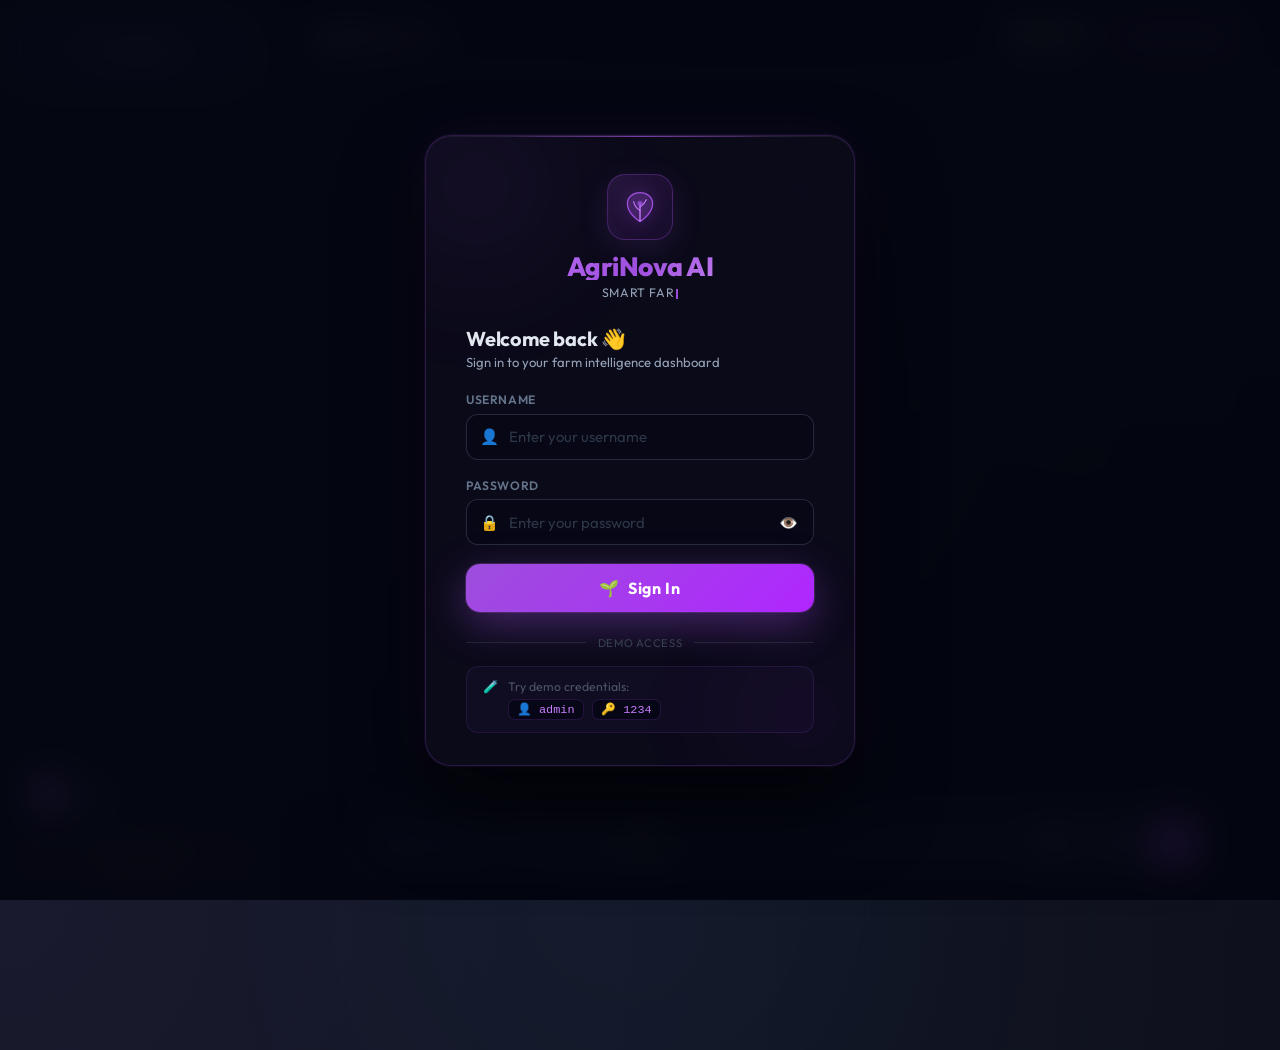
==== commit 7cbe90db: "image feature added" ====
--- a/frontend/index.html
+++ b/frontend/index.html
@@ -57,8 +57,19 @@
         </div>
 
         <div class="input-container">
+            <!-- Image Preview UI -->
+            <div id="imagePreviewContainer" class="image-preview-container" style="display: none;">
+                <img id="imagePreview" src="" alt="Selected image">
+                <button id="clearImageBtn" title="Remove image">
+                    <i class="fas fa-times"></i>
+                </button>
+            </div>
             <div class="input-wrapper">
                 <textarea id="userInput" placeholder="Kuch bhi pucho... main samjhunga 😊" rows="1"></textarea>
+                <input type="file" id="imageInput" accept="image/*" style="display: none;">
+                <button class="voice-btn image-upload-btn" id="imageUploadBtn" title="Upload image">
+                    <i class="fas fa-image"></i>
+                </button>
                 <button class="voice-btn" id="voiceButton" title="Voice input">
                     <i class="fas fa-microphone"></i>
                 </button>
@@ -164,8 +175,14 @@
         const chatHistory = document.getElementById('chatHistory');
         const voiceButton = document.getElementById('voiceButton');
         const logoutBtn = document.getElementById('logoutBtn');
+        const imageInput = document.getElementById('imageInput');
+        const imageUploadBtn = document.getElementById('imageUploadBtn');
+        const imagePreviewContainer = document.getElementById('imagePreviewContainer');
+        const imagePreview = document.getElementById('imagePreview');
+        const clearImageBtn = document.getElementById('clearImageBtn');
 
         let isWaiting = false;
+        let selectedImageBase64 = null;
         let recognition = null;
         let chatSessions = JSON.parse(localStorage.getItem('alphaChatSessions') || '[]');
         let currentSessionId = null;
@@ -322,7 +339,7 @@
             }, 50); // Small delay prevents 'cancel()' bug in Chrome
         }
 
-        function addMessage(role, text, emotion = null, isHistorical = false) {
+        function addMessage(role, text, emotion = null, isHistorical = false, imageUrl = null) {
             const msgDiv = document.createElement('div');
             msgDiv.className = `message ${role === 'user' ? 'user-message' : 'bot-message'}`;
 
@@ -334,8 +351,21 @@
 
             const textDiv = document.createElement('div');
             textDiv.className = 'message-text';
-            // Hide raw HTML/SSML tags from the visual UI smoothly without extra dots
-            textDiv.innerHTML = text.replace(/<[^>]*>/g, ' ').replace(/\n/g, '<br/>');
+            
+            if (imageUrl) {
+                const imgWrapper = document.createElement('div');
+                imgWrapper.className = 'msg-image-wrapper';
+                const imgEl = document.createElement('img');
+                imgEl.src = imageUrl;
+                imgEl.className = 'msg-attached-image';
+                imgWrapper.appendChild(imgEl);
+                textDiv.appendChild(imgWrapper);
+            }
+
+            const textSpan = document.createElement('span');
+            textSpan.className = 'msg-text-content';
+            textSpan.innerHTML = text.replace(/<[^>]*>/g, ' ').replace(/\n/g, '<br/>');
+            textDiv.appendChild(textSpan);
 
             // ── User message: Copy + Inline Edit buttons ─────────────────
             if (role === 'user') {
@@ -509,14 +539,18 @@
 
             // Save to history — sirf tab jab USER message bheje (bot welcome pe nahi)
             if (!isHistorical && role === 'user') {
+                let titleText = text || "[Image Attached]";
                 if (!currentSessionId) {
                     currentSessionId = generateId();
                     currentSessionActive = true;
-                    chatSessions.push({ id: currentSessionId, title: text, messages: [] });
+                    chatSessions.push({ id: currentSessionId, title: titleText, messages: [] });
                 }
                 const session = chatSessions.find(s => s.id === currentSessionId);
                 if (session) {
-                    session.messages.push({ role, text, emotion, time: Date.now() });
+                    let displayMsg = text;
+                    if (imageUrl && !text) { displayMsg = "[📷 Image sent]"; }
+                    else if (imageUrl) { displayMsg = "📷 [Image attached] " + text; }
+                    session.messages.push({ role, text: displayMsg, emotion, time: Date.now() });
                     saveChatSessions();
                 }
             } else if (!isHistorical && role === 'bot' && currentSessionId) {
@@ -558,11 +592,18 @@
             const message = userInput.value.trim();
             const langSelect = document.getElementById('langSelect');
             const language = langSelect ? langSelect.value : 'Kannada';
-            if (!message || isWaiting) return;
+            if ((!message && !selectedImageBase64) || isWaiting) return;
 
             isWaiting = true;
             sendButton.disabled = true;
-            addMessage('user', message);
+            addMessage('user', message, null, false, selectedImageBase64);
+            
+            const payload = { message, language };
+            if (selectedImageBase64) {
+                payload.image = selectedImageBase64;
+                clearImagePreview();
+            }
+
             userInput.value = '';
             userInput.style.height = 'auto';
             showTyping();
@@ -572,7 +613,7 @@
                     method: 'POST',
                     headers: { 'Content-Type': 'application/json' },
                     credentials: 'include',
-                    body: JSON.stringify({ message, language })
+                    body: JSON.stringify(payload)
                 });
 
                 removeTyping();
@@ -707,6 +748,45 @@
             }
         }
 
+        // ─── Image Upload ────────────────────────────────────────────────
+        if (imageUploadBtn) {
+            imageUploadBtn.addEventListener('click', () => {
+                imageInput.click();
+            });
+        }
+
+        if (imageInput) {
+            imageInput.addEventListener('change', (e) => {
+                const file = e.target.files[0];
+                if (!file) return;
+
+                if (file.size > 5 * 1024 * 1024) {
+                    alert("File size should be less than 5MB!");
+                    return;
+                }
+
+                const reader = new FileReader();
+                reader.onload = (ev) => {
+                    selectedImageBase64 = ev.target.result;
+                    imagePreview.src = selectedImageBase64;
+                    imagePreviewContainer.style.display = 'flex';
+                    userInput.focus();
+                };
+                reader.readAsDataURL(file);
+            });
+        }
+
+        function clearImagePreview() {
+            selectedImageBase64 = null;
+            if (imageInput) imageInput.value = '';
+            if (imagePreview) imagePreview.src = '';
+            if (imagePreviewContainer) imagePreviewContainer.style.display = 'none';
+        }
+
+        if (clearImageBtn) {
+            clearImageBtn.addEventListener('click', clearImagePreview);
+        }
+
         // ─── Voice Input ─────────────────────────────────────────────────
         function setupVoice() {
             const SpeechRecognition = window.SpeechRecognition || window.webkitSpeechRecognition;
--- a/frontend/style.css
+++ b/frontend/style.css
@@ -1185,6 +1185,68 @@
     transform: translateY(-1px);
 }
 
+/* Image Preview and Chat Bubbles */
+.image-preview-container {
+    max-width: 850px;
+    margin: 0 auto 0.5rem auto;
+    background: rgba(30, 33, 58, 0.8);
+    border: 1px solid var(--glass-border);
+    border-radius: 12px;
+    padding: 0.5rem;
+    display: flex;
+    align-items: flex-start;
+    gap: 0.5rem;
+    width: fit-content;
+    position: relative;
+    box-shadow: 0 4px 15px rgba(0,0,0,0.2);
+}
+
+#imagePreview {
+    max-height: 80px;
+    max-width: 120px;
+    border-radius: 8px;
+    object-fit: contain;
+    background: rgba(0, 0, 0, 0.5);
+}
+
+#clearImageBtn {
+    background: rgba(239, 68, 68, 0.15);
+    border: 1px solid rgba(239, 68, 68, 0.3);
+    color: #ef4444;
+    cursor: pointer;
+    width: 26px;
+    height: 26px;
+    border-radius: 50%;
+    display: flex;
+    align-items: center;
+    justify-content: center;
+    transition: all 0.2s;
+    font-size: 0.8rem;
+}
+
+#clearImageBtn:hover {
+    background: rgba(239, 68, 68, 0.8);
+    color: #fff;
+}
+
+.msg-image-wrapper {
+    margin-bottom: 0.5rem;
+    max-width: 100%;
+}
+
+.msg-attached-image {
+    max-width: 100%;
+    max-height: 200px;
+    border-radius: 10px;
+    object-fit: cover;
+    box-shadow: 0 4px 12px rgba(0,0,0,0.2);
+    border: 1px solid rgba(255,255,255,0.1);
+}
+
+.msg-text-content {
+    display: block;
+}
+
 /* Responsive */
 @media (max-width: 768px) {
     .sidebar {
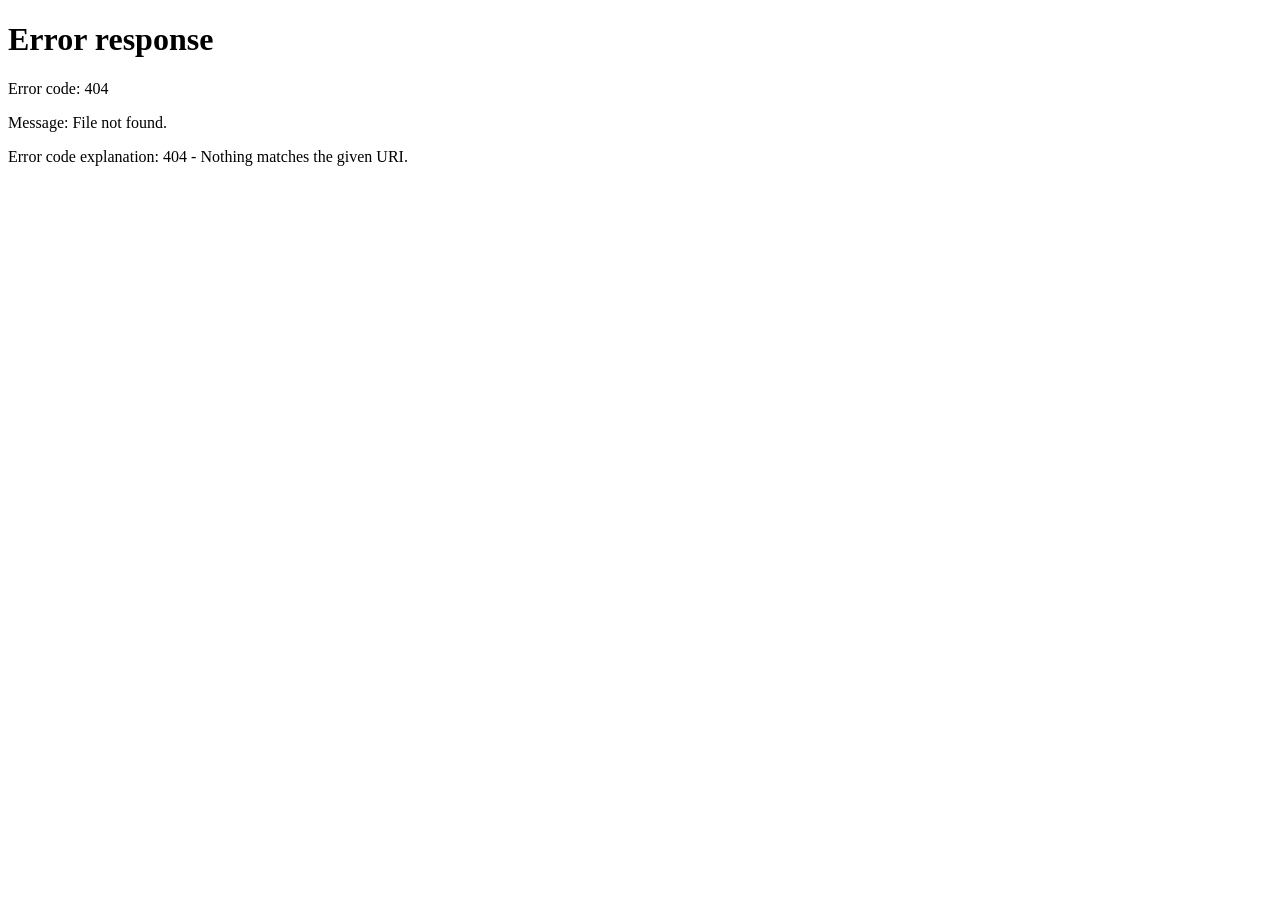
==== commit d443676b: "Implemented secure SQLite signup and clean login UI" ====
--- a/frontend/index.html
+++ b/frontend/index.html
@@ -190,7 +190,7 @@
 
         // ─── Auth Functions ──────────────────────────────────────────────
         function showLogin() {
-            loginModal.classList.remove('hidden');
+            window.location.href = '/login.html';
         }
 
         function hideLogin() {
